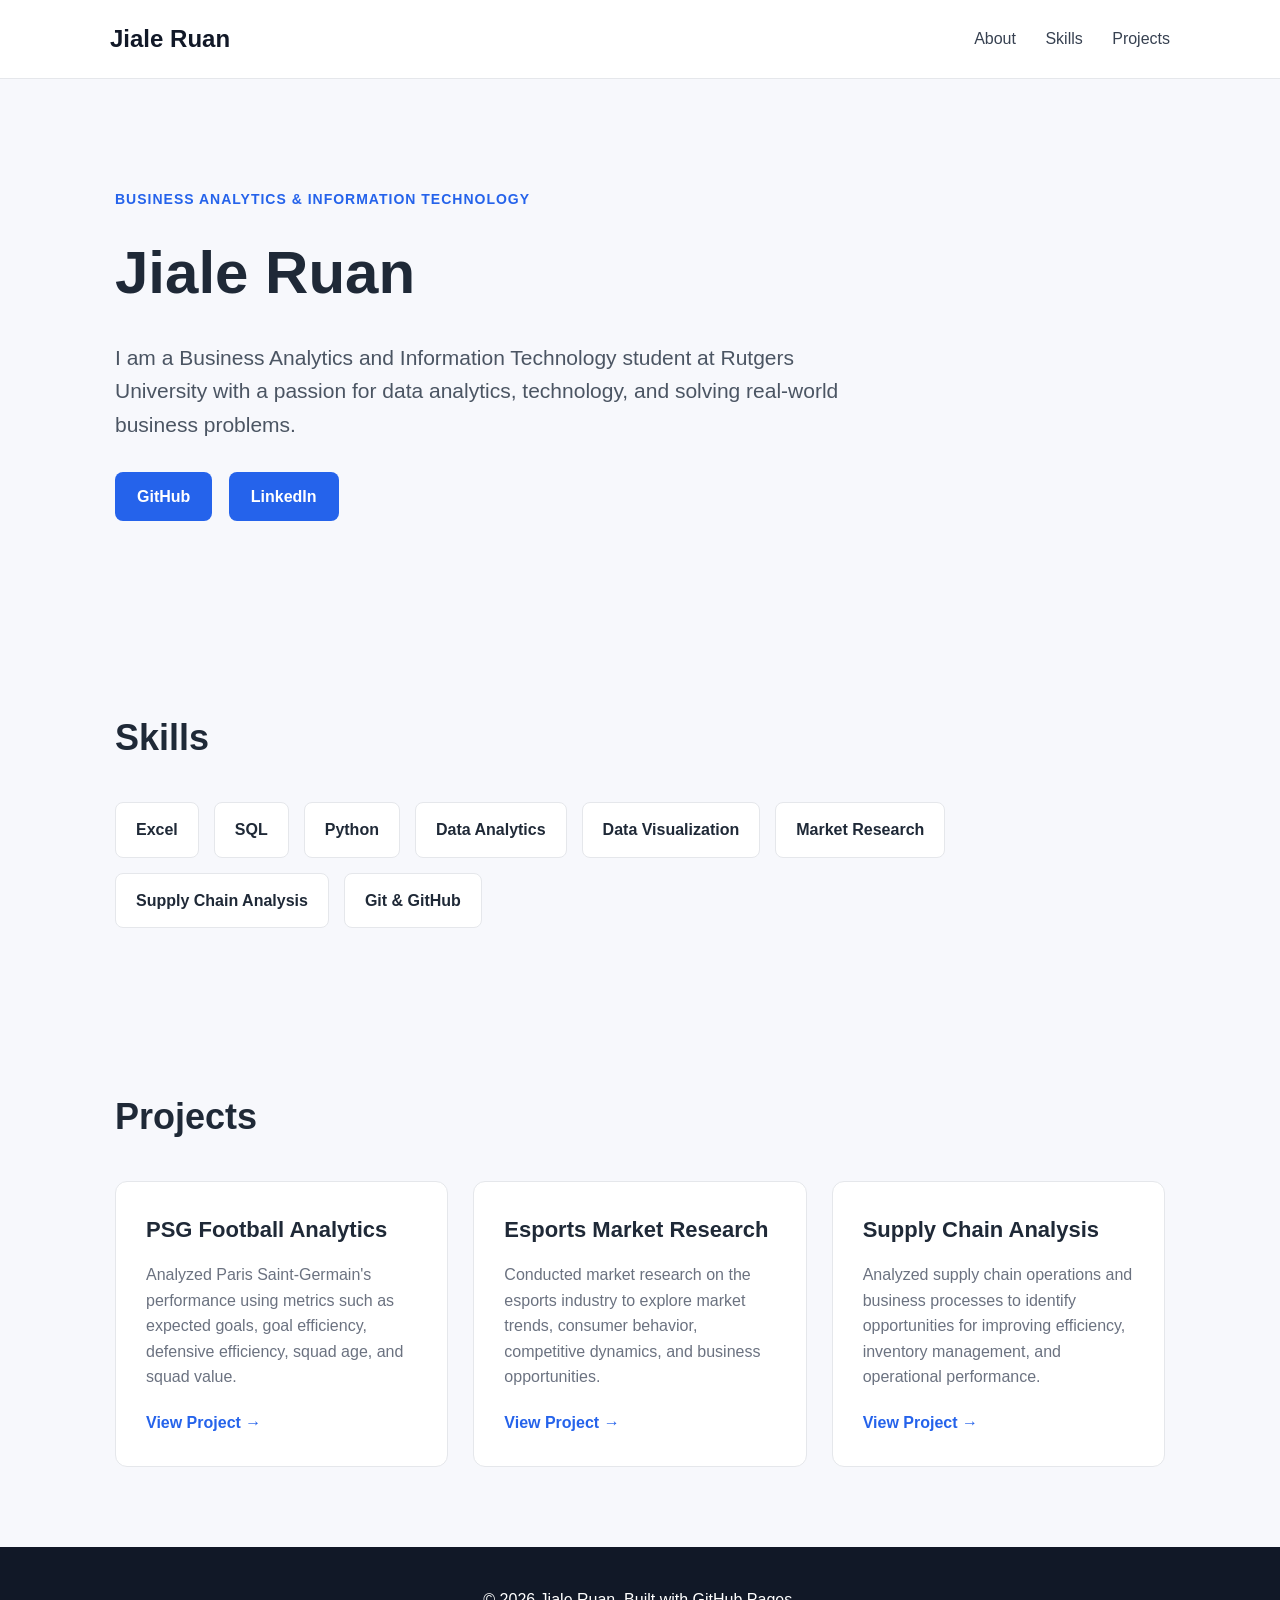
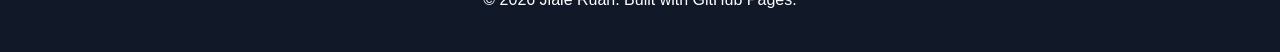
==== index.html @ c8440e33 "Update project link to point to PDF document" ====
<!DOCTYPE html>
<html lang="en">

<head>
    <meta charset="UTF-8">
    <meta name="viewport" content="width=device-width, initial-scale=1.0">

    <title>Jiale Ruan | Portfolio</title>

    <link rel="stylesheet" href="style.css">
</head>

<body>

    <!-- Navigation -->
    <header>

        <nav>

            <h2>Jiale Ruan</h2>

            <div class="nav-links">
                <a href="#about">About</a>
                <a href="#skills">Skills</a>
                <a href="#projects">Projects</a>
            </div>

        </nav>

    </header>


    <!-- Main Content -->
    <main>

        <!-- Personal Statement -->
        <section id="about" class="hero">

            <p class="subtitle">
                BUSINESS ANALYTICS & INFORMATION TECHNOLOGY
            </p>

            <h1>
                Jiale Ruan
            </h1>

            <p class="statement">
                I am a Business Analytics and Information Technology student at Rutgers University with a passion for data analytics, technology, and solving real-world business problems.
            </p>

            <div class="buttons">

                <a href="https://github.com/jr2136"
                   target="_blank">
                    GitHub
                </a>

                <a href="https://www.linkedin.com/"
                   target="_blank">
                    LinkedIn
                </a>

            </div>

        </section>


        <!-- Skills -->
        <section id="skills">

            <h2>Skills</h2>

            <div class="skills-container">

                <div class="skill">
                    Excel
                </div>

                <div class="skill">
                    SQL
                </div>

                <div class="skill">
                    Python
                </div>

                <div class="skill">
                    Data Analytics
                </div>

                <div class="skill">
                    Data Visualization
                </div>

                <div class="skill">
                    Market Research
                </div>

                <div class="skill">
                    Supply Chain Analysis
                </div>

                <div class="skill">
                    Git & GitHub
                </div>

            </div>

        </section>


        <!-- Projects -->
        <section id="projects">

            <h2>Projects</h2>

            <div class="projects-container">


                <!-- Project 1 -->
                <div class="project-card">

                    <h3>
                        PSG Football Analytics
                    </h3>

                    <p>
                        Analyzed Paris Saint-Germain's performance using metrics such as expected goals, goal efficiency, defensive efficiency, squad age, and squad value.
                    </p>

                    <a href="projects/PSG-Football-Analytics.pdf"
   class="project-link"
   target="_blank">
    View Project →
</a>

                </div>


                <!-- Project 2 -->
                <div class="project-card">

                    <h3>
                        Esports Market Research
                    </h3>

                    <p>
                        Conducted market research on the esports industry to explore market trends, consumer behavior, competitive dynamics, and business opportunities.
                    </p>

                    <a href="#"
                       class="project-link">
                        View Project →
                    </a>

                </div>


                <!-- Project 3 -->
                <div class="project-card">

                    <h3>
                        Supply Chain Analysis
                    </h3>

                    <p>
                        Analyzed supply chain operations and business processes to identify opportunities for improving efficiency, inventory management, and operational performance.
                    </p>

                    <a href="#"
                       class="project-link">
                        View Project →
                    </a>

                </div>


            </div>

        </section>

    </main>


    <!-- Footer -->
    <footer>

        <p>
            © 2026 Jiale Ruan. Built with GitHub Pages.
        </p>

    </footer>

</body>

</html>
---- style.css ----
* {
    margin: 0;
    padding: 0;
    box-sizing: border-box;
}

html {
    scroll-behavior: smooth;
}

body {
    font-family: Arial, Helvetica, sans-serif;
    background: #f7f8fc;
    color: #1f2937;
    line-height: 1.6;
}


/* Navigation */

header {
    background: white;
    border-bottom: 1px solid #e5e7eb;
    position: sticky;
    top: 0;
    z-index: 100;
}

nav {
    max-width: 1100px;
    margin: auto;
    padding: 20px;
    display: flex;
    justify-content: space-between;
    align-items: center;
}

nav h2 {
    color: #111827;
}

.nav-links a {
    color: #374151;
    text-decoration: none;
    margin-left: 25px;
}

.nav-links a:hover {
    color: #2563eb;
}


/* Main */

main {
    max-width: 1100px;
    margin: auto;
    padding: 0 25px;
}


/* Hero */

.hero {
    min-height: 550px;

    display: flex;
    flex-direction: column;
    justify-content: center;
    align-items: flex-start;
}

.subtitle {
    color: #2563eb;
    font-size: 14px;
    font-weight: bold;
    letter-spacing: 1px;
    margin-bottom: 15px;
}

.hero h1 {
    font-size: 60px;
    margin-bottom: 20px;
}

.statement {
    max-width: 750px;
    font-size: 21px;
    color: #4b5563;
}


/* Buttons */

.buttons {
    margin-top: 30px;
}

.buttons a {
    display: inline-block;

    padding: 12px 22px;

    margin-right: 12px;

    background: #2563eb;

    color: white;

    text-decoration: none;

    border-radius: 8px;

    font-weight: bold;
}

.buttons a:hover {
    background: #1d4ed8;
}


/* Sections */

section {
    padding: 80px 0;
}

section h2 {
    font-size: 36px;
    margin-bottom: 35px;
}


/* Skills */

.skills-container {
    display: flex;
    flex-wrap: wrap;
    gap: 15px;
}

.skill {
    background: white;

    border: 1px solid #e5e7eb;

    padding: 14px 20px;

    border-radius: 8px;

    font-weight: 600;
}


/* Projects */

.projects-container {
    display: grid;

    grid-template-columns:
        repeat(3, 1fr);

    gap: 25px;
}

.project-card {
    background: white;

    padding: 30px;

    border-radius: 12px;

    border: 1px solid #e5e7eb;
}

.project-card h3 {
    font-size: 22px;

    margin-bottom: 15px;
}

.project-card p {
    color: #6b7280;

    margin-bottom: 20px;
}

.project-link {
    color: #2563eb;

    text-decoration: none;

    font-weight: bold;
}


/* Footer */

footer {
    text-align: center;

    padding: 40px;

    background: #111827;

    color: white;
}


/* Mobile */

@media (max-width: 800px) {

    nav {
        flex-direction: column;

        gap: 15px;
    }

    .nav-links a {
        margin: 0 8px;
    }

    .hero h1 {
        font-size: 45px;
    }

    .statement {
        font-size: 18px;
    }

    .projects-container {
        grid-template-columns: 1fr;
    }

}
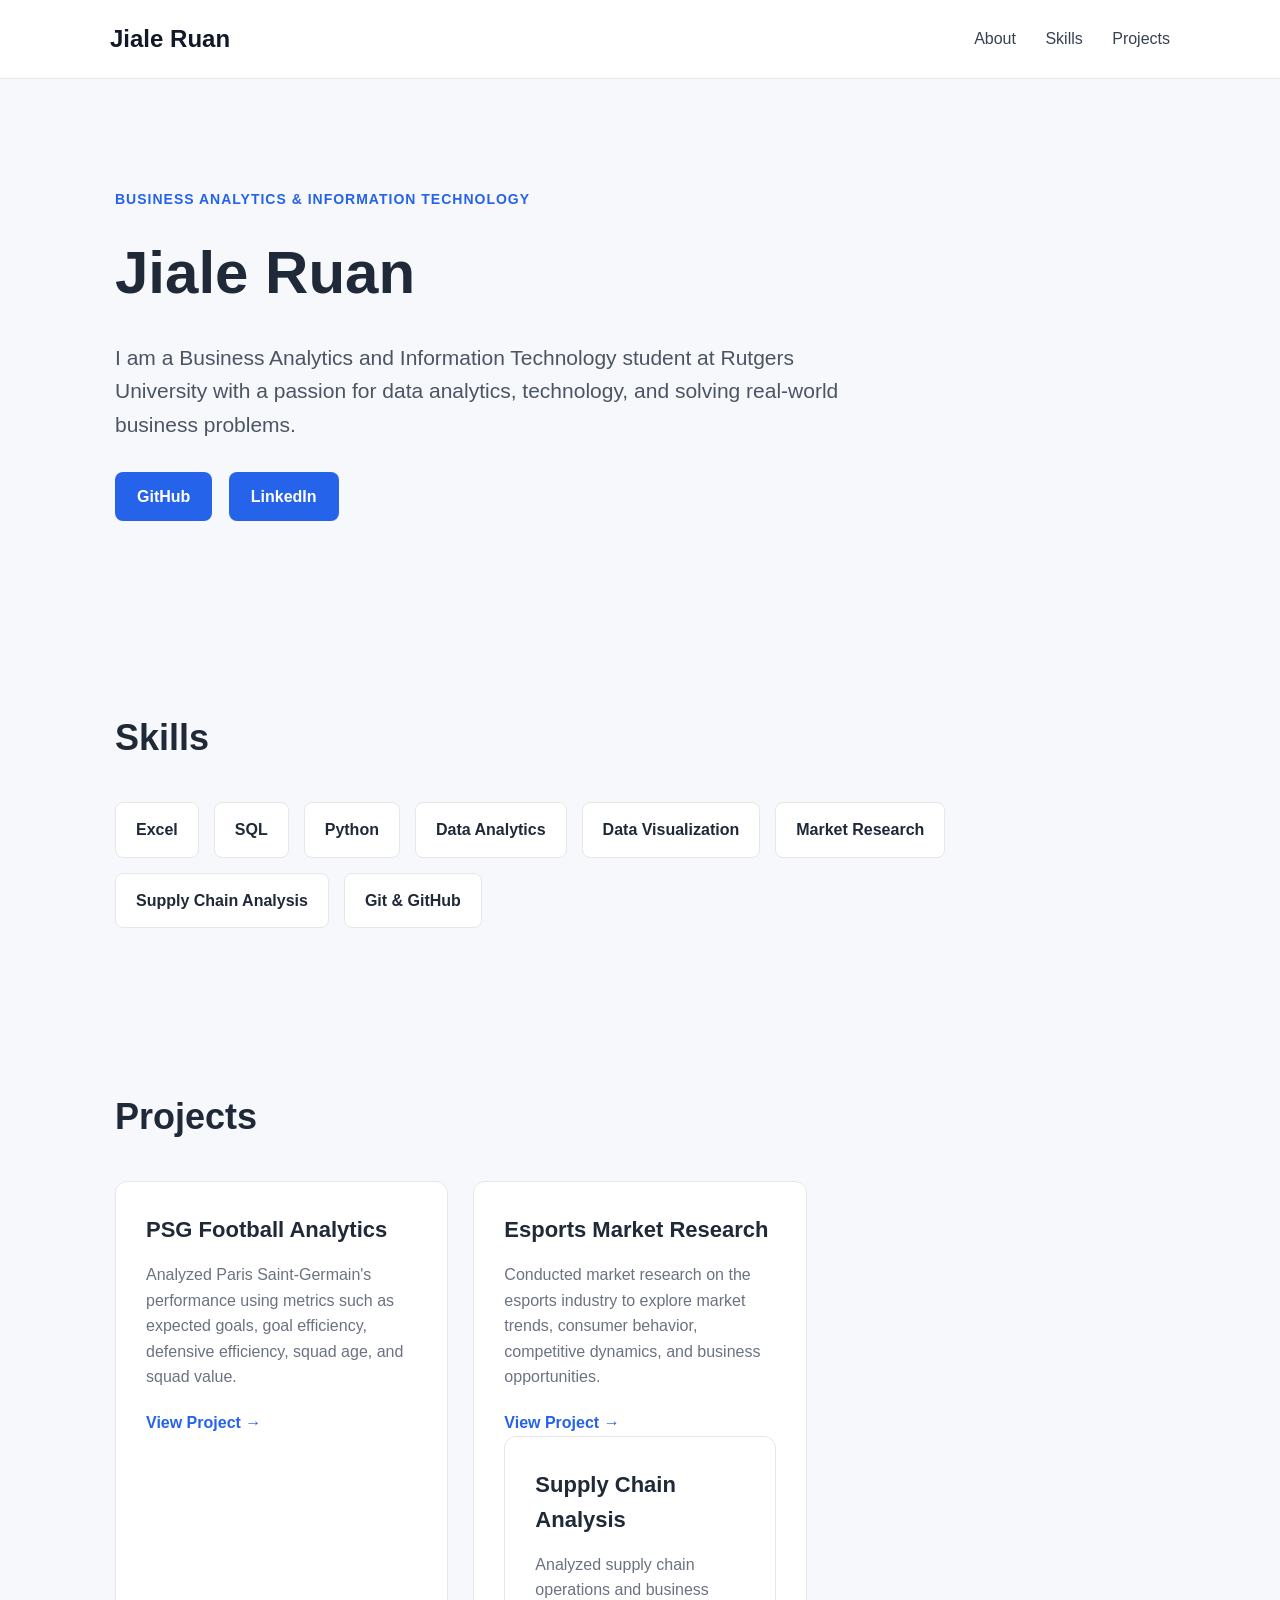
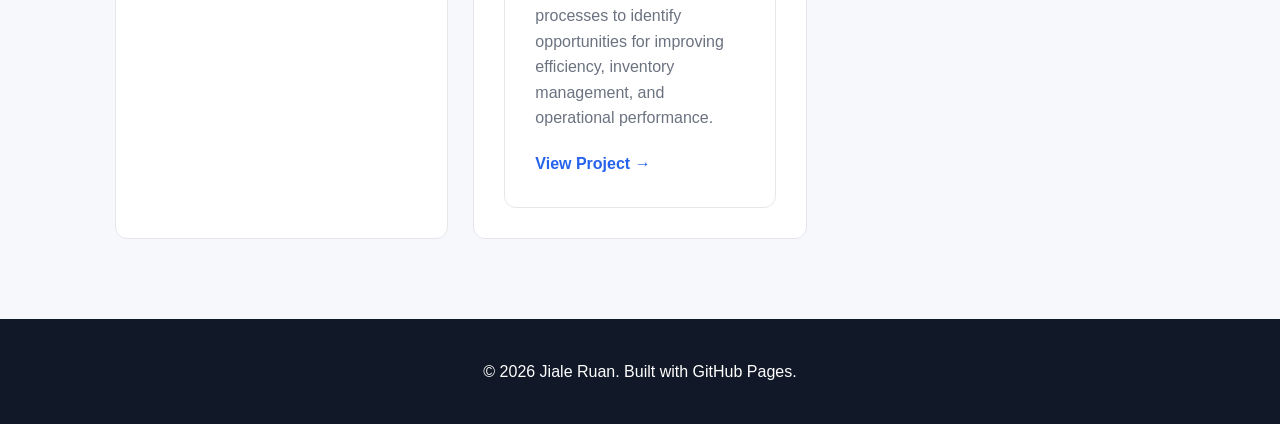
==== commit 5ae3d35c: "Update project links in index.html" ====
--- a/index.html
+++ b/index.html
@@ -148,12 +148,9 @@
                         Conducted market research on the esports industry to explore market trends, consumer behavior, competitive dynamics, and business opportunities.
                     </p>
 
-                    <a href="#"
-                       class="project-link">
-                        View Project →
-                    </a>
-
-                </div>
+                    <a href="esports.html" class="project-link">
+    View Project →
+</a>
 
 
                 <!-- Project 3 -->
@@ -167,10 +164,9 @@
                         Analyzed supply chain operations and business processes to identify opportunities for improving efficiency, inventory management, and operational performance.
                     </p>
 
-                    <a href="#"
-                       class="project-link">
-                        View Project →
-                    </a>
+                   <a href="automation.html" class="project-link">
+    View Project →
+</a>
 
                 </div>
 
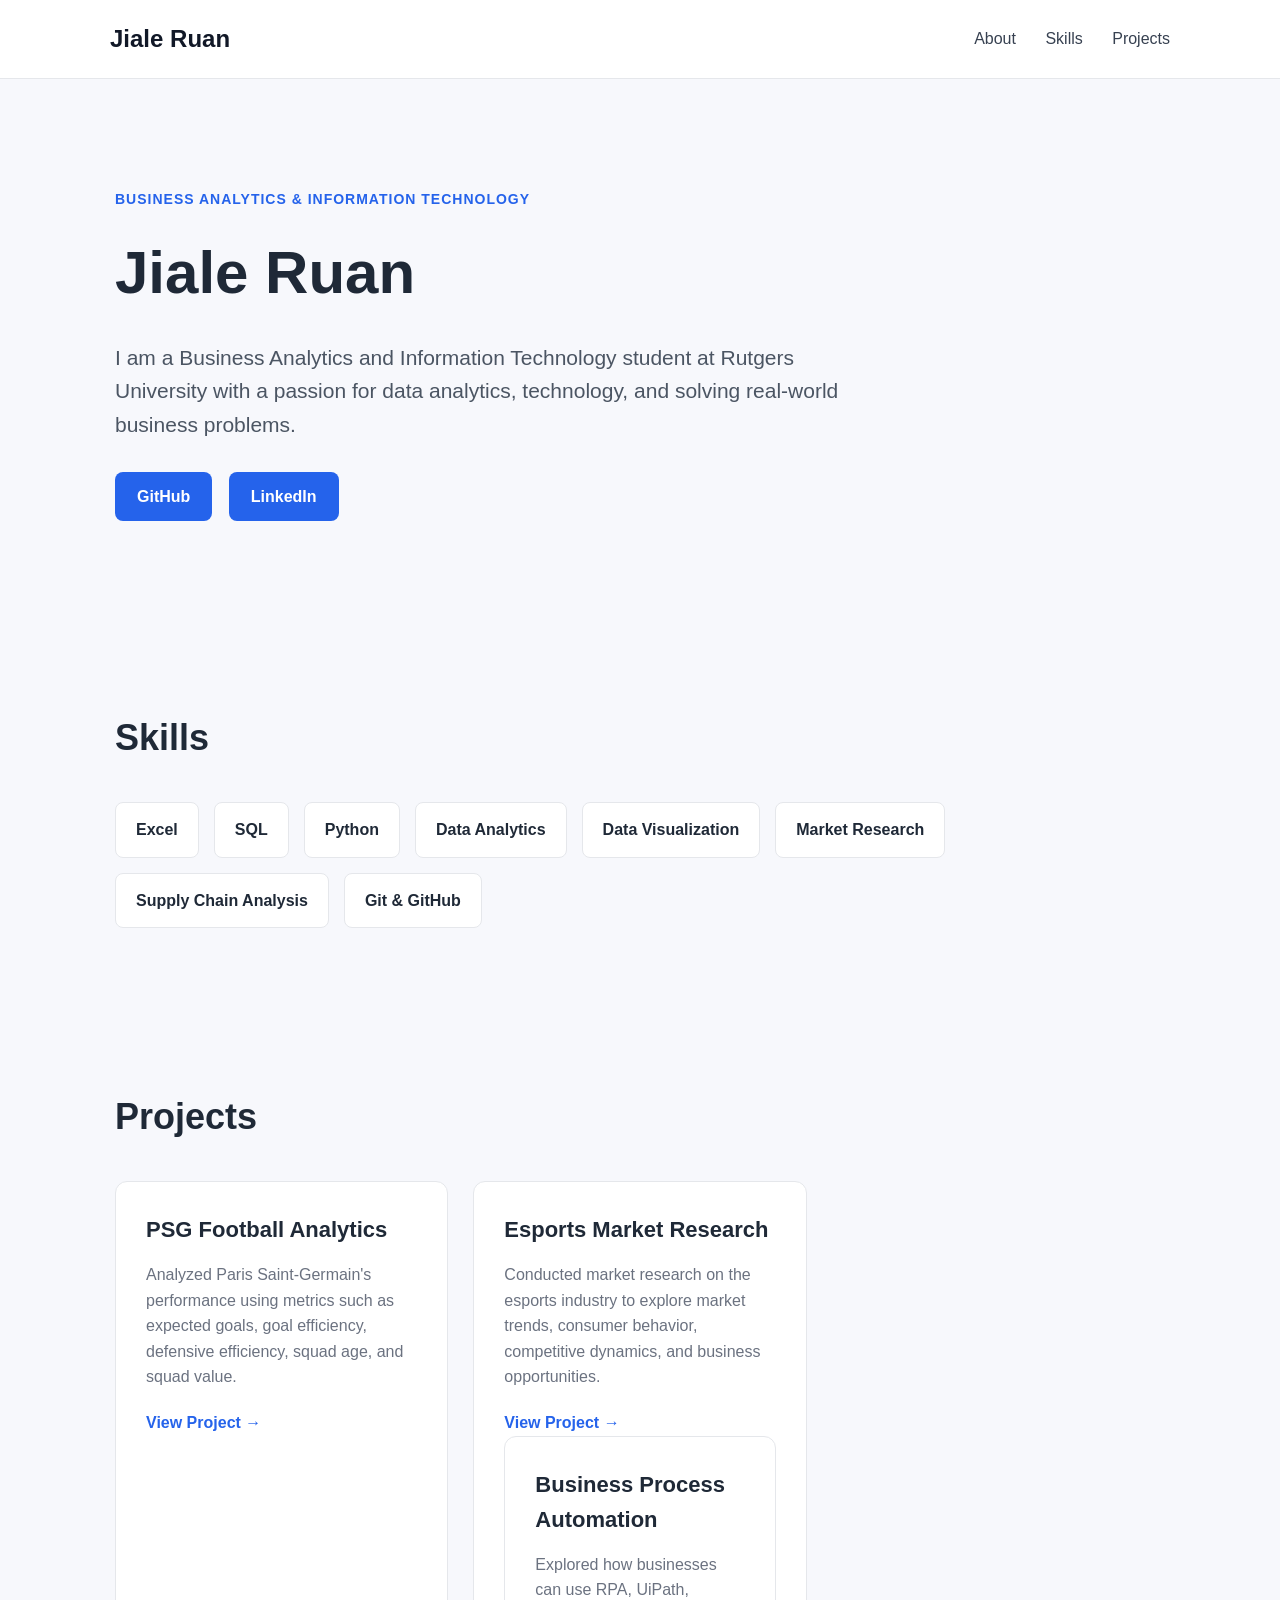
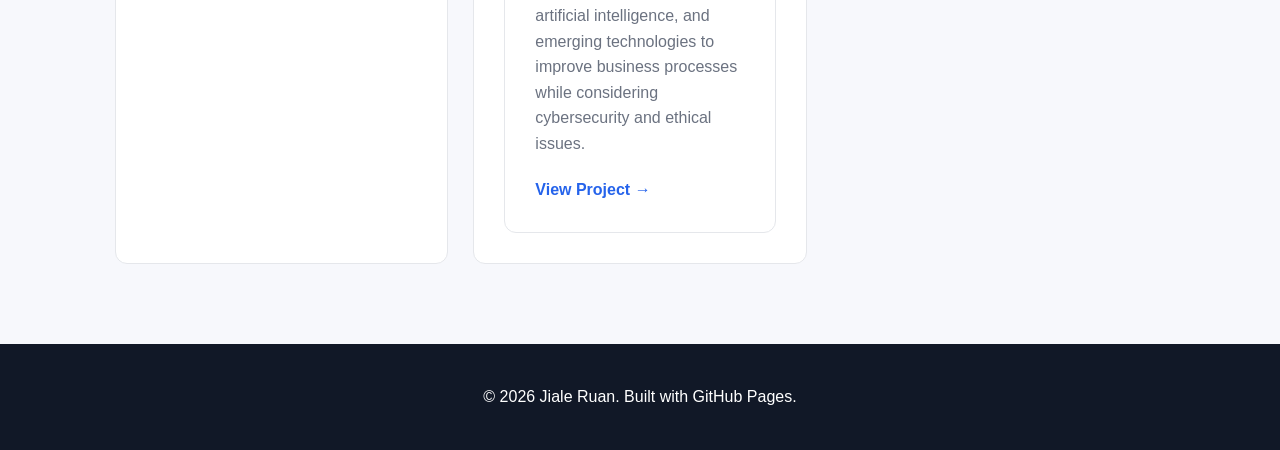
==== commit 5b20c20c: "Update project card details for Business Process Automation" ====
--- a/index.html
+++ b/index.html
@@ -128,7 +128,7 @@
                         Analyzed Paris Saint-Germain's performance using metrics such as expected goals, goal efficiency, defensive efficiency, squad age, and squad value.
                     </p>
 
-                    <a href="projects/PSG-Football-Analytics.pdf"
+                    <a href="Is%20New%20PSG%20More%20Sustainable.pdf"
    class="project-link"
    target="_blank">
     View Project →
@@ -153,20 +153,21 @@
 </a>
 
 
-                <!-- Project 3 -->
                 <div class="project-card">
 
-                    <h3>
-                        Supply Chain Analysis
-                    </h3>
+    <h3>
+        Business Process Automation
+    </h3>
 
-                    <p>
-                        Analyzed supply chain operations and business processes to identify opportunities for improving efficiency, inventory management, and operational performance.
-                    </p>
+    <p>
+        Explored how businesses can use RPA, UiPath, artificial intelligence, and emerging technologies to improve business processes while considering cybersecurity and ethical issues.
+    </p>
 
-                   <a href="automation.html" class="project-link">
-    View Project →
-</a>
+    <a href="automation.html" class="project-link">
+        View Project →
+    </a>
+
+</div>
 
                 </div>
 
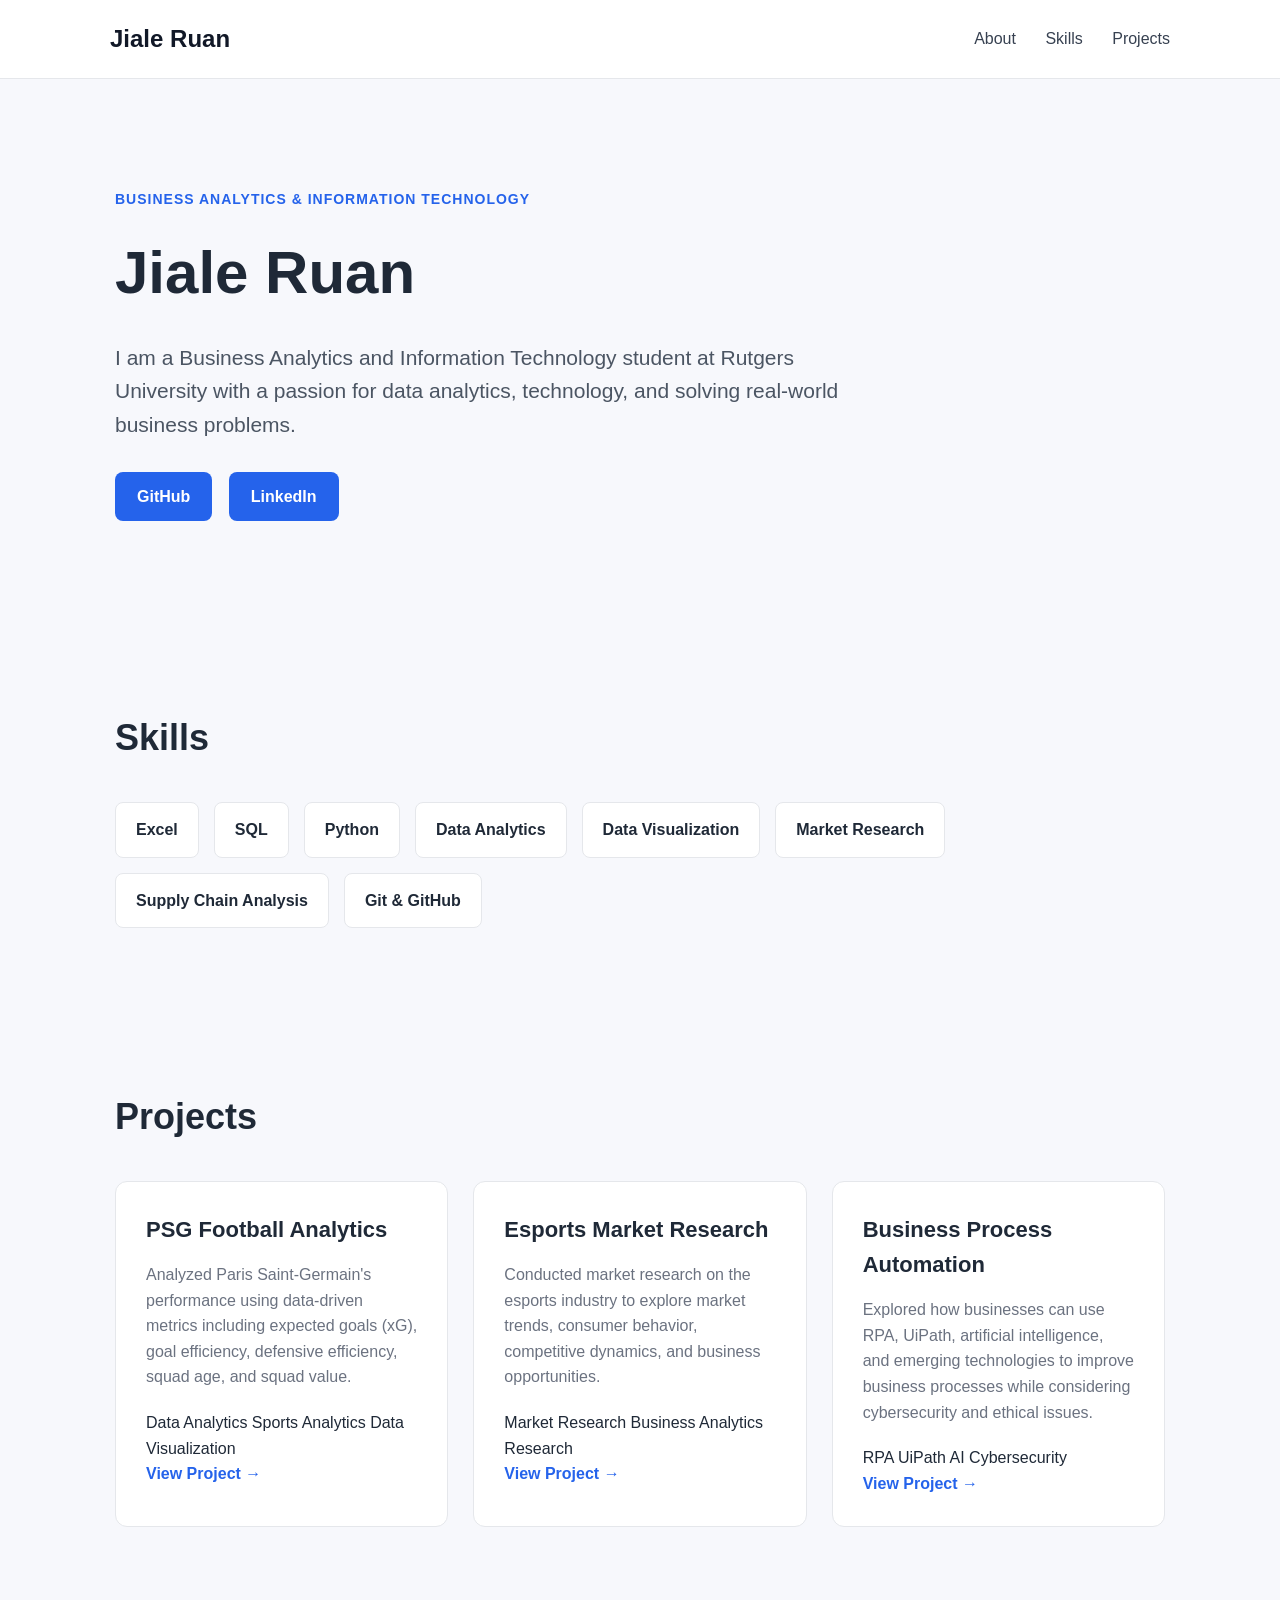
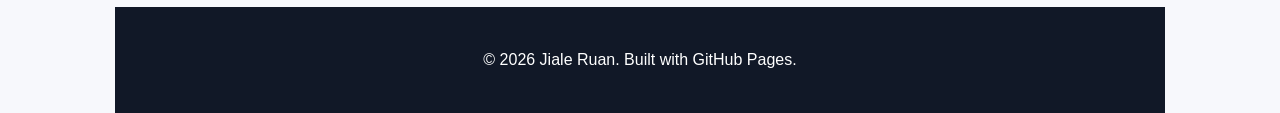
==== commit b8c2b250: "Refactor project section in index.html" ====
--- a/index.html
+++ b/index.html
@@ -110,73 +110,92 @@
 
 
         <!-- Projects -->
-        <section id="projects">
-
-            <h2>Projects</h2>
-
-            <div class="projects-container">
-
-
-                <!-- Project 1 -->
-                <div class="project-card">
-
-                    <h3>
-                        PSG Football Analytics
-                    </h3>
-
-                    <p>
-                        Analyzed Paris Saint-Germain's performance using metrics such as expected goals, goal efficiency, defensive efficiency, squad age, and squad value.
-                    </p>
-
-                    <a href="Is%20New%20PSG%20More%20Sustainable.pdf"
-   class="project-link"
-   target="_blank">
-    View Project →
-</a>
-
-                </div>
-
-
-                <!-- Project 2 -->
-                <div class="project-card">
-
-                    <h3>
-                        Esports Market Research
-                    </h3>
-
-                    <p>
-                        Conducted market research on the esports industry to explore market trends, consumer behavior, competitive dynamics, and business opportunities.
-                    </p>
-
-                    <a href="esports.html" class="project-link">
-    View Project →
-</a>
-
-
-                <div class="project-card">
-
-    <h3>
-        Business Process Automation
-    </h3>
-
-    <p>
-        Explored how businesses can use RPA, UiPath, artificial intelligence, and emerging technologies to improve business processes while considering cybersecurity and ethical issues.
-    </p>
-
-    <a href="automation.html" class="project-link">
-        View Project →
-    </a>
-
-</div>
-
-                </div>
-
-
-            </div>
-
-        </section>
-
-    </main>
+        <!-- Projects -->
+<section id="projects">
+
+    <h2>Projects</h2>
+
+    <div class="projects-container">
+
+        <!-- Project 1 -->
+        <div class="project-card">
+
+            <h3>
+                PSG Football Analytics
+            </h3>
+
+            <p>
+                Analyzed Paris Saint-Germain's performance using data-driven metrics including expected goals (xG), goal efficiency, defensive efficiency, squad age, and squad value.
+            </p>
+
+            <div class="project-tags">
+                <span>Data Analytics</span>
+                <span>Sports Analytics</span>
+                <span>Data Visualization</span>
+            </div>
+
+            <a href="PSG-Football-Analytics.pdf"
+               class="project-link"
+               target="_blank">
+                View Project →
+            </a>
+
+        </div>
+
+
+        <!-- Project 2 -->
+        <div class="project-card">
+
+            <h3>
+                Esports Market Research
+            </h3>
+
+            <p>
+                Conducted market research on the esports industry to explore market trends, consumer behavior, competitive dynamics, and business opportunities.
+            </p>
+
+            <div class="project-tags">
+                <span>Market Research</span>
+                <span>Business Analytics</span>
+                <span>Research</span>
+            </div>
+
+            <a href="esports.html"
+               class="project-link">
+                View Project →
+            </a>
+
+        </div>
+
+
+        <!-- Project 3 -->
+        <div class="project-card">
+
+            <h3>
+                Business Process Automation
+            </h3>
+
+            <p>
+                Explored how businesses can use RPA, UiPath, artificial intelligence, and emerging technologies to improve business processes while considering cybersecurity and ethical issues.
+            </p>
+
+            <div class="project-tags">
+                <span>RPA</span>
+                <span>UiPath</span>
+                <span>AI</span>
+                <span>Cybersecurity</span>
+            </div>
+
+            <a href="automation.html"
+               class="project-link">
+                View Project →
+            </a>
+
+        </div>
+
+    </div>
+
+</section>
 
 
     <!-- Footer -->
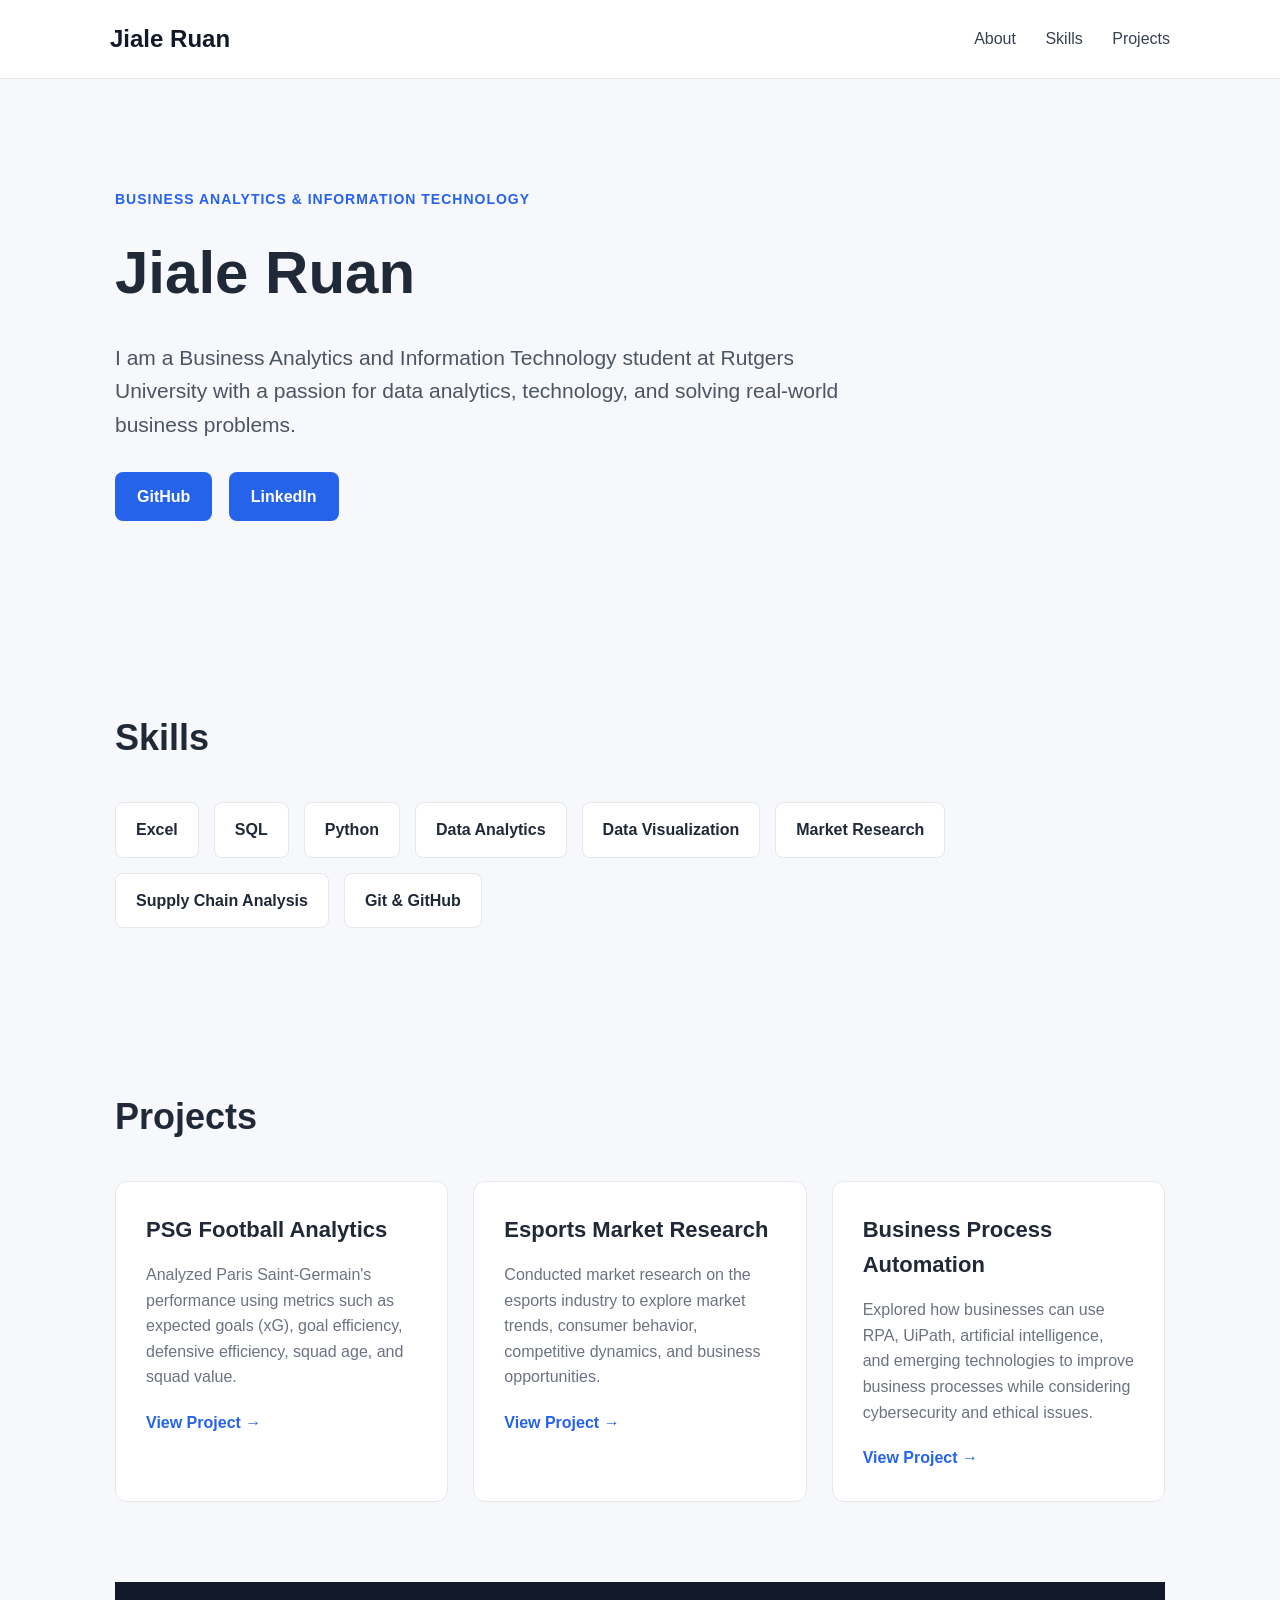
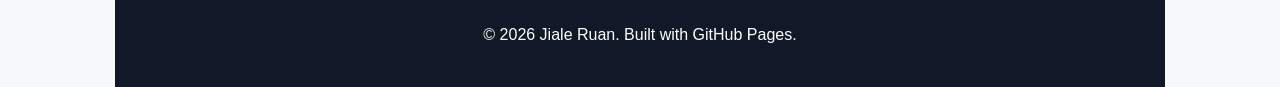
==== commit 2fe5eece: "Refactor project section in index.html Updated project descriptions and removed unnecessary tags." ====
--- a/index.html
+++ b/index.html
@@ -109,8 +109,7 @@
         </section>
 
 
-        <!-- Projects -->
-        <!-- Projects -->
+       <!-- Projects -->
 <section id="projects">
 
     <h2>Projects</h2>
@@ -120,21 +119,15 @@
         <!-- Project 1 -->
         <div class="project-card">
 
-            <h3>
-                PSG Football Analytics
-            </h3>
+            <h3>PSG Football Analytics</h3>
 
             <p>
-                Analyzed Paris Saint-Germain's performance using data-driven metrics including expected goals (xG), goal efficiency, defensive efficiency, squad age, and squad value.
+                Analyzed Paris Saint-Germain's performance using
+                metrics such as expected goals (xG), goal efficiency,
+                defensive efficiency, squad age, and squad value.
             </p>
 
-            <div class="project-tags">
-                <span>Data Analytics</span>
-                <span>Sports Analytics</span>
-                <span>Data Visualization</span>
-            </div>
-
-            <a href="PSG-Football-Analytics.pdf"
+            <a href="Is%20New%20PSG%20More%20Sustainable.pdf"
                class="project-link"
                target="_blank">
                 View Project →
@@ -146,19 +139,13 @@
         <!-- Project 2 -->
         <div class="project-card">
 
-            <h3>
-                Esports Market Research
-            </h3>
+            <h3>Esports Market Research</h3>
 
             <p>
-                Conducted market research on the esports industry to explore market trends, consumer behavior, competitive dynamics, and business opportunities.
+                Conducted market research on the esports industry
+                to explore market trends, consumer behavior,
+                competitive dynamics, and business opportunities.
             </p>
-
-            <div class="project-tags">
-                <span>Market Research</span>
-                <span>Business Analytics</span>
-                <span>Research</span>
-            </div>
 
             <a href="esports.html"
                class="project-link">
@@ -171,20 +158,14 @@
         <!-- Project 3 -->
         <div class="project-card">
 
-            <h3>
-                Business Process Automation
-            </h3>
+            <h3>Business Process Automation</h3>
 
             <p>
-                Explored how businesses can use RPA, UiPath, artificial intelligence, and emerging technologies to improve business processes while considering cybersecurity and ethical issues.
+                Explored how businesses can use RPA, UiPath,
+                artificial intelligence, and emerging technologies
+                to improve business processes while considering
+                cybersecurity and ethical issues.
             </p>
-
-            <div class="project-tags">
-                <span>RPA</span>
-                <span>UiPath</span>
-                <span>AI</span>
-                <span>Cybersecurity</span>
-            </div>
 
             <a href="automation.html"
                class="project-link">
@@ -196,7 +177,6 @@
     </div>
 
 </section>
-
 
     <!-- Footer -->
     <footer>
